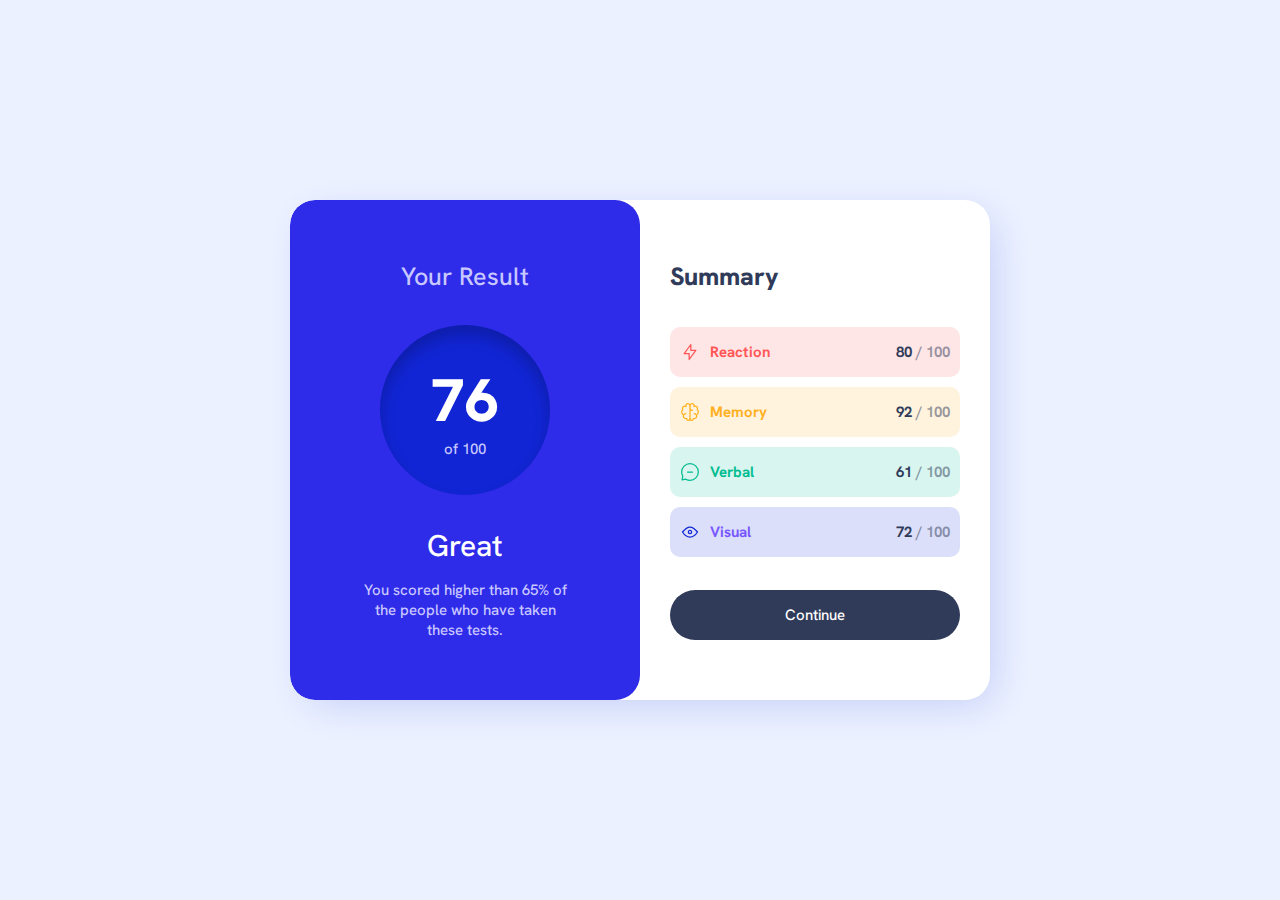
==== results-summary-component-main/index.html @ ffd0c17c "First commit" ====
<!DOCTYPE html>
<html lang="en">
<head>
  <meta charset="UTF-8">
  <meta name="viewport" content="width=device-width, initial-scale=1.0"> <!-- displays site properly based on user's device -->

  <link rel="icon" type="image/png" sizes="32x32" href="./assets/images/favicon-32x32.png">

  <link rel="stylesheet" href="css/style.css">
  
  <title>Frontend Mentor | Results summary component</title>
</head>
<body>
<div class="card">

  <section class="result">
    <h2>Your Result</h2>
    <div class="circle-result">
      <span>76</span> of 100
    </div>
    <div class="text">
      <h1>Great</h1>
      <p>You scored higher than 65% of the people who have taken these tests.</p>
    </div>
  </section>

  <section class="summary">

    <h2>Summary</h2>

    <div class="summary-items">

      <div class="summary-item">
        <img src="assets/images/icon-reaction.svg">
        <div class="summary-result">
          <p class="summary-name">Reaction</p>
          <p class="summary-num"><span>80</span> / 100</p>
        </div>
      </div>

      <div class="summary-item">
        <img src="assets/images/icon-memory.svg">
        <div class="summary-result">
          <p class="summary-name">Memory</p>
          <p class="summary-num"><span>92</span> / 100</p>
        </div>
      </div>

      <div class="summary-item">
        <img src="assets/images/icon-verbal.svg">
        <div class="summary-result">
          <p class="summary-name">Verbal</p>
          <p class="summary-num"><span>61</span> / 100</p>
        </div>
      </div>

      <div class="summary-item">
        <img src="assets/images/icon-visual.svg">
        <div class="summary-result">
          <p class="summary-name">Visual</p>
          <p class="summary-num"><span>72</span> / 100</p>
        </div>
      </div>
      
    </div>

    <button class="continue-btn">Continue</button>

  </section>

</div>
</body>
</html>
---- results-summary-component-main/css/style.css ----
@import url("https://fonts.googleapis.com/css2?family=Hanken+Grotesk:wght@500;700;800&display=swap");
* {
  margin: 0;
  padding: 0;
  box-sizing: border-box;
  -webkit-font-smoothing: antialiased;
  -moz-osx-font-smoothing: grayscale;
  font-family: "Hanken Grotesk", sans-serif;
}

:root {
  font-size: 62.5%;
}

body {
  background: #ebf1ff;
  height: 100vh;
  display: flex;
  justify-content: center;
  align-items: center;
}

.card {
  background: White;
  width: 70rem;
  height: 50rem;
  display: grid;
  grid-template-columns: repeat(2, 1fr);
  overflow: hidden;
  border-radius: 2.5rem;
  box-shadow: 10px 10px 40px -10px rgba(17, 37, 212, 0.2);
}
@media only screen and (max-width: 500px) {
  .card {
    height: 100vh;
    width: 100vw;
    grid-template-rows: repeat(2, 1fr);
    grid-template-columns: 1fr;
    border-radius: 0;
  }
}
.card .result {
  background: #2e2be9;
  display: flex;
  flex-direction: column;
  align-items: center;
  justify-content: space-between;
  border-radius: 2.5rem;
  padding: 6rem 3rem;
}
@media only screen and (max-width: 500px) {
  .card .result {
    border-top-right-radius: 0;
    border-top-left-radius: 0;
    padding: 3rem 2rem;
  }
}
.card .result h1 {
  color: #ffffff;
  font-size: 3rem;
  font-weight: 500;
}
.card .result h2 {
  color: #c8c7ff;
  font-size: 2.5rem;
  font-weight: 500;
}
.card .result p {
  color: #c8c7ff;
  font-size: 1.5rem;
  font-weight: 500;
  text-align: center;
  width: 75%;
}
.card .result .circle-result {
  background: #1125d4;
  height: 17rem;
  width: 17rem;
  border-radius: 50%;
  display: flex;
  flex-direction: column;
  align-items: center;
  justify-content: center;
  font-size: 1.5rem;
  font-weight: 500;
  color: #c8c7ff;
  box-shadow: inset 0px 10px 15px 0px rgba(0, 0, 0, 0.2);
}
.card .result .circle-result span {
  color: #ffffff;
  font-size: 6rem;
  font-weight: 800;
}
.card .result .text {
  display: flex;
  flex-direction: column;
  align-items: center;
  gap: 1.5rem;
}
.card .summary {
  padding: 6rem 3rem;
  display: flex;
  flex-direction: column;
  justify-content: space-between;
}
@media only screen and (max-width: 500px) {
  .card .summary {
    padding: 3rem 3rem;
  }
}
.card .summary h2 {
  color: #303b5a;
  font-size: 2.5rem;
  font-weight: 800;
}
.card .summary .summary-items {
  height: 100%;
  display: flex;
  flex-direction: column;
  justify-content: center;
  gap: 1rem;
}
.card .summary .summary-items .summary-item {
  display: flex;
  padding: 1.5rem 1rem;
  gap: 1rem;
  border-radius: 1rem;
  cursor: pointer;
}
.card .summary .summary-items .summary-item:hover {
  transform: scale(103%);
}
.card .summary .summary-items .summary-item .summary-result {
  width: 100%;
  font-size: 1.5rem;
  font-weight: 700;
  display: flex;
  justify-content: space-between;
  align-items: center;
}
.card .summary .summary-items .summary-item .summary-result .summary-num {
  color: hsla(224deg, 30%, 27%, 0.5);
}
.card .summary .summary-items .summary-item .summary-result .summary-num span {
  color: #303b5a;
}
.card .summary .summary-items .summary-item:nth-child(1) {
  color: #ff5757;
  background: hsla(0deg, 100%, 67%, 0.15);
}
.card .summary .summary-items .summary-item:nth-child(2) {
  color: #ffb01f;
  background: hsla(39deg, 100%, 56%, 0.15);
}
.card .summary .summary-items .summary-item:nth-child(3) {
  color: #00bd91;
  background: hsla(166deg, 100%, 37%, 0.15);
}
.card .summary .summary-items .summary-item:nth-child(4) {
  color: #7857ff;
  background: hsla(234deg, 85%, 45%, 0.15);
}
.card .summary .continue-btn {
  color: #ffffff;
  background: #303b5a;
  border: none;
  padding: 1.5rem;
  border-radius: 3rem;
  font-size: 1.5rem;
  font-weight: 500;
  transition: 0.2s;
  cursor: pointer;
}
.card .summary .continue-btn:hover {
  background: #1125d4;
}
.card .summary .continue-btn:active {
  transform: scale(1.1);
}/*# sourceMappingURL=style.css.map */
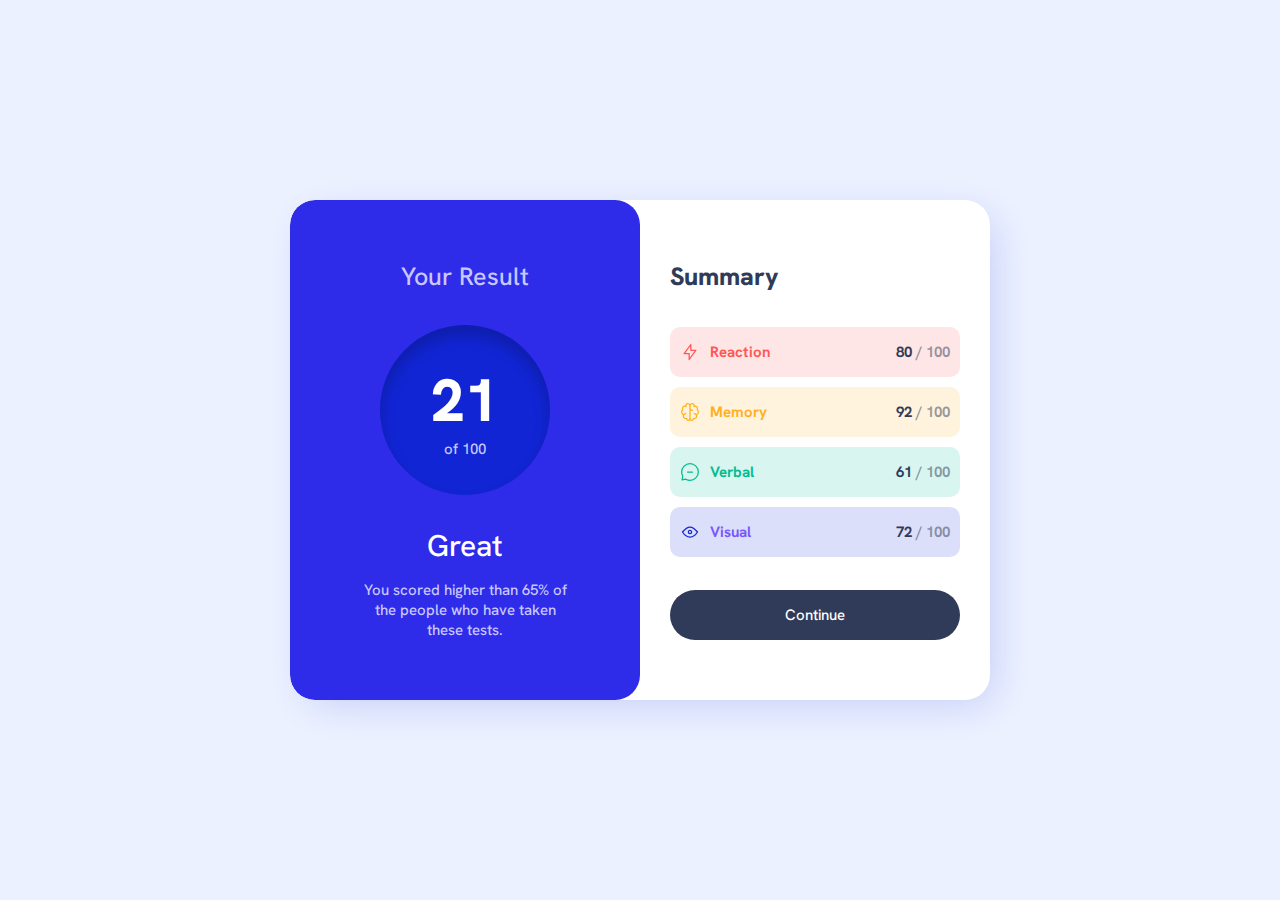
==== commit 1f00ee52: "att" ====
--- a/results-summary-component-main/index.html
+++ b/results-summary-component-main/index.html
@@ -16,7 +16,7 @@
   <section class="result">
     <h2>Your Result</h2>
     <div class="circle-result">
-      <span>76</span> of 100
+      <span class="result-num">0</span> of 100
     </div>
     <div class="text">
       <h1>Great</h1>
@@ -69,5 +69,21 @@
   </section>
 
 </div>
+
+  <script>
+    const resultNum = document.querySelector('.result-num')
+    const num = {start: 0, end: 76}
+    
+    const interval = setInterval(() => {
+      if (num.start == num.end) {
+        clearInterval(interval)
+      }
+      resultNum.textContent = num.start
+      num.start ++
+    }, 30)
+
+
+    console.log(num.end)
+  </script>
 </body>
 </html>